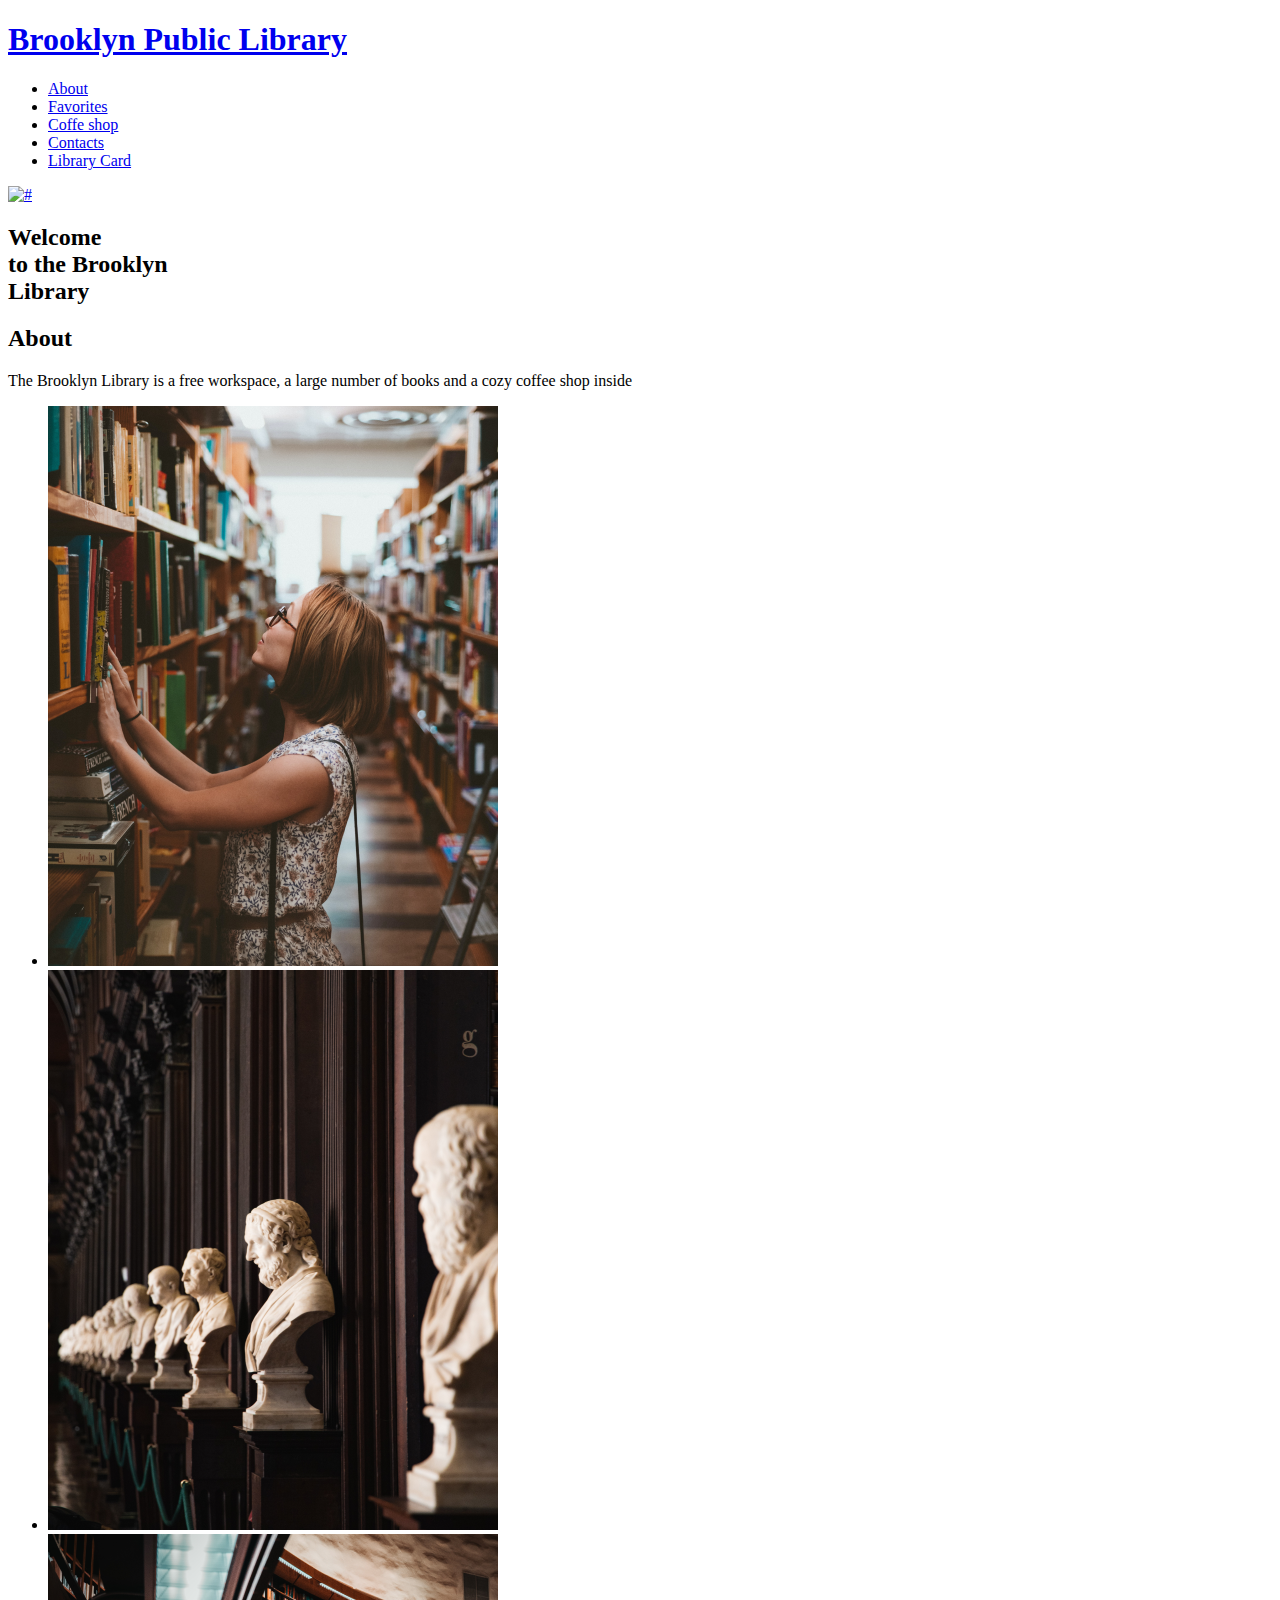
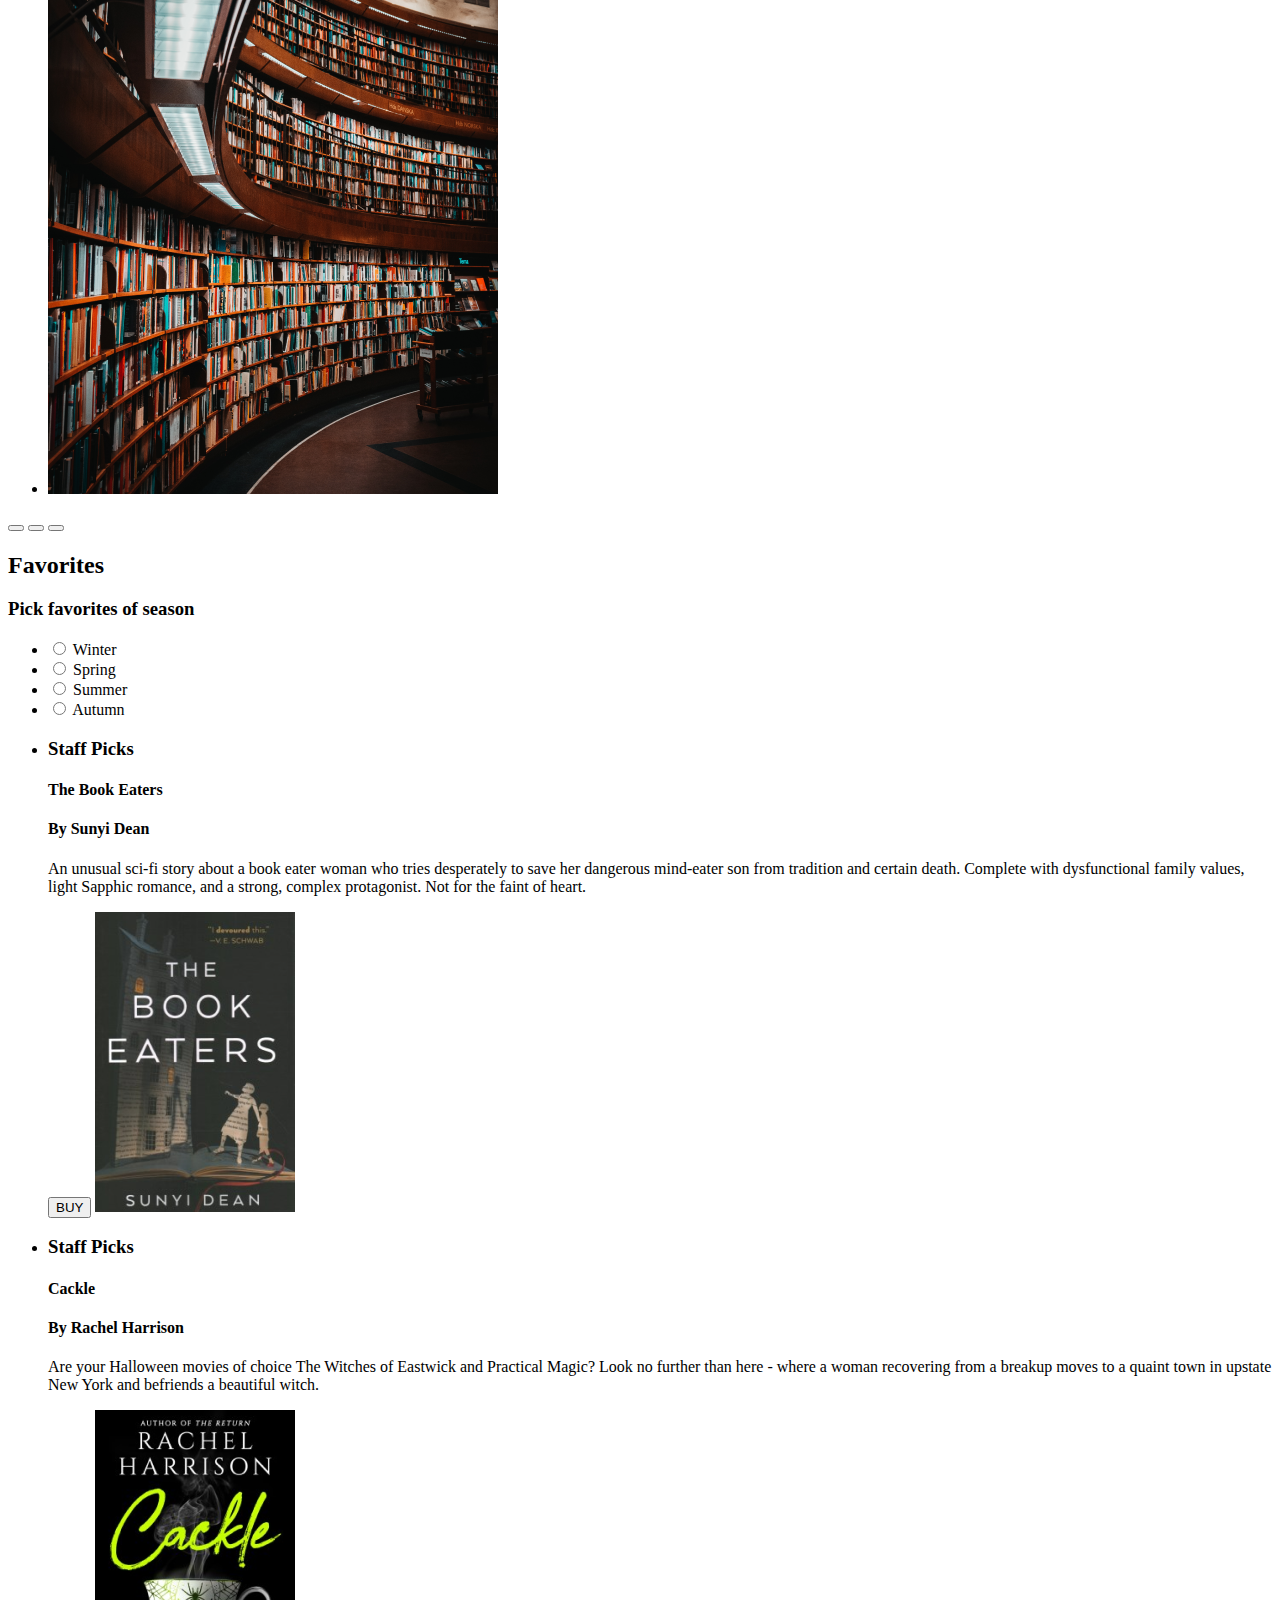
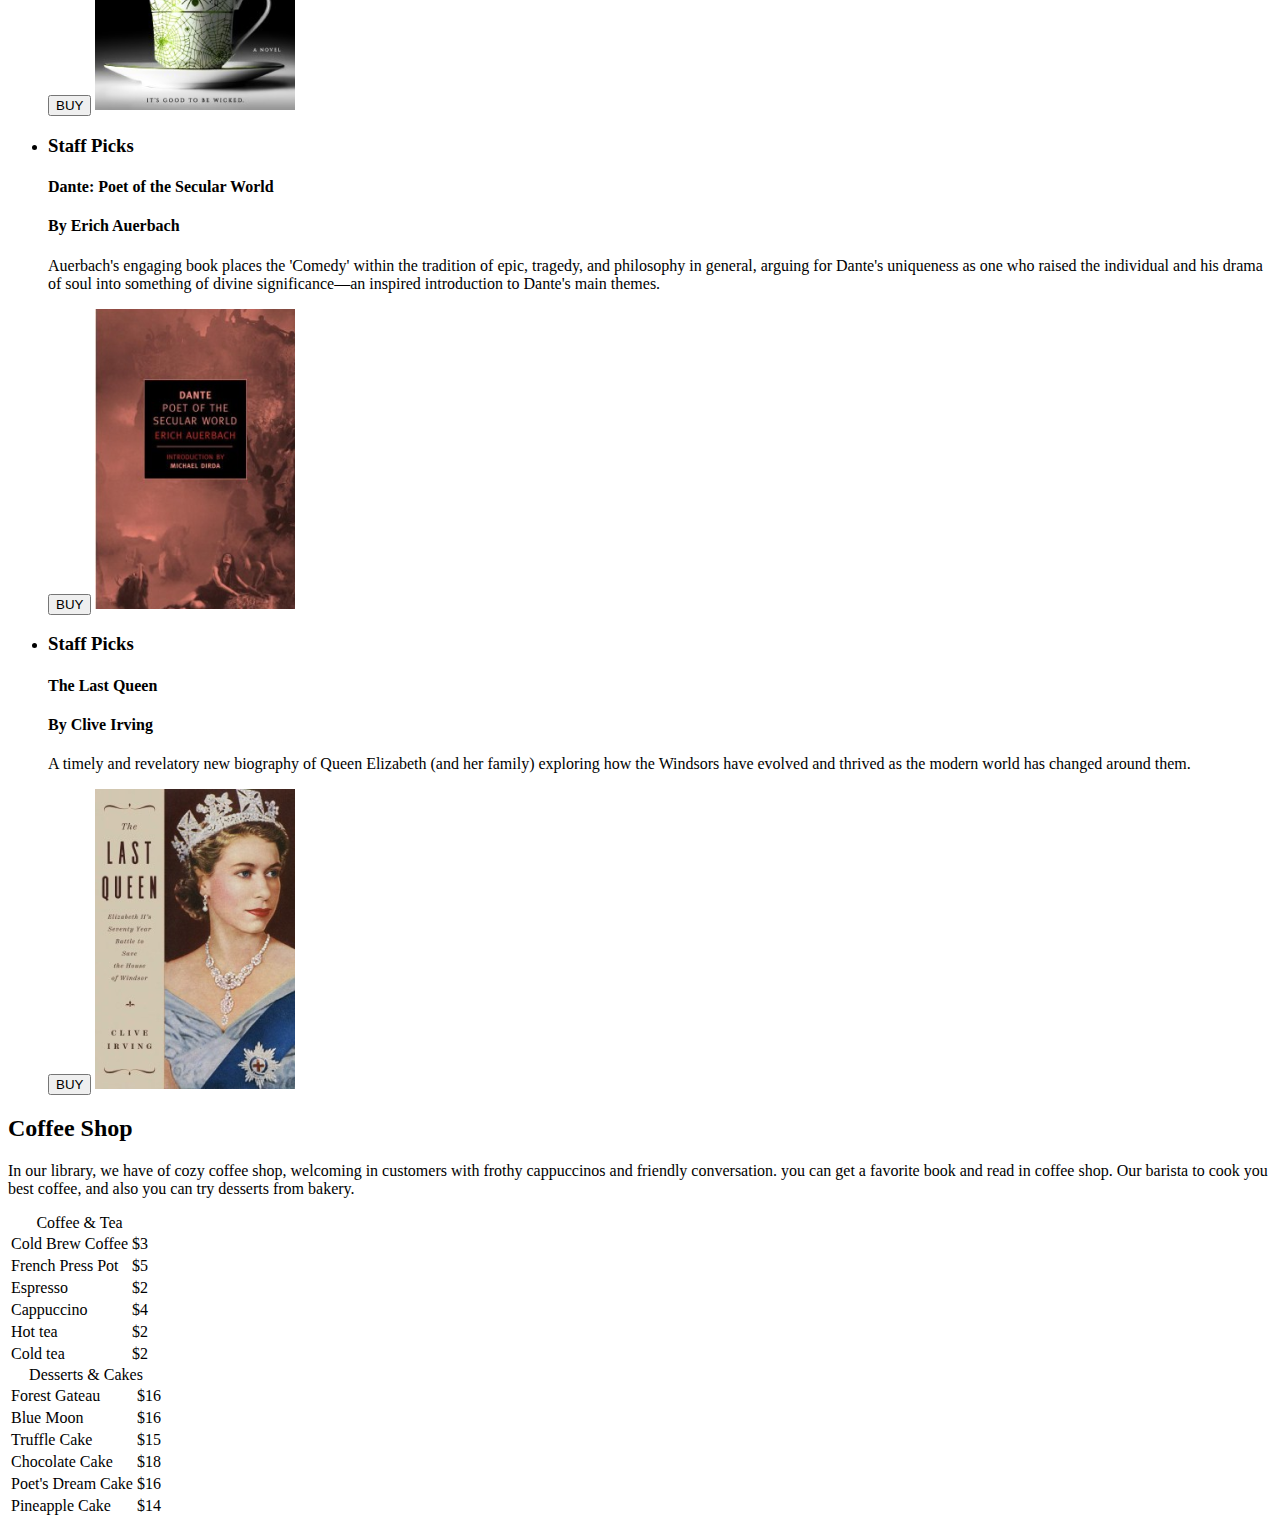
==== index.html @ 7c29a130 "modify: coffee menu" ====
<!DOCTYPE html>
<html lang="en">
  <head>
    <meta charset="UTF-8" />
    <meta name="viewport" content="width=device-width, initial-scale=1.0" />
    <title>Library</title>
    <link rel="stylesheet" href="./css/normalize.css" />
    <link rel="stylesheet" href="./css/style.css" />
  </head>
  <body>
    <header class="header">
      <div class="header__container">
        <div class="test">
          <div class="header__logo">
            <a href="#">
              <h1 class="header__title">Brooklyn Public Library</h1>
            </a>
          </div>
          <nav class="header__nav">
            <ul class="nav__list">
              <li><a href="#">About</a></li>
              <li><a href="#">Favorites</a></li>
              <li><a href="#">Coffe shop</a></li>
              <li><a href="#">Contacts</a></li>
              <li><a href="#">Library Card</a></li>
            </ul>
          </nav>
          <div class="header__profile">
            <a href="#"
              ><img src="/Library-BPL/assets/icons/icon_profile.svg" alt="#"
            /></a>
          </div>
        </div>
      </div>
    </header>

    <main class="main">
      <section class="welcome">
        <div class="welcome__container">
          <div class="welcome__overlay">
            <div class="welcome__title-wrapper">
              <h2 class="welcome__title">
                Welcome<br />to the Brooklyn <br />
                Library
              </h2>
            </div>
          </div>
          <div class="welcome__banner"></div>
        </div>
      </section>

      <section class="about">
        <div class="about__container container">
          <h2 class="about__title section__title">About</h2>
          <p class="about__text">
            The Brooklyn Library is a free workspace, a large number of books
            and a cozy coffee shop inside
          </p>
          <div class="about__slider">
            <ul class="about__slider-list">
              <li class="about__slider-item">
                <img src=./assets/image/image1.png alt="" />
              </li>
              <li class="about__slider-item">
                <img src="./assets/image/image2.png" alt="" />
              </li>
              <li class="about__slider-item">
                <img src="./assets/image/image3.png" alt="" />
              </li>
            </ul>
            <div class="about__slider-controls">
              <button class="about__slider-btn current"></button>
              <button class="about__slider-btn"></button>
              <button class="about__slider-btn"></button>
            </div>
          </div>
        </div>
      </section>

      <section class="favorites">
        <div class="favorites__container container">
          <h2 class="favorites__title section__title">Favorites</h2>
          <div class="container__items">
            <h3 class="favorites__text">Pick favorites of season</h3>
            <div class="favorites__tabs">
              <ul class="tabs__header">
                <li class="tabs__item">
                  <input type="radio" id="winter">
                  <label class="tabs__label" for="winter">Winter</label>
                </li>
                <li class="tabs__item">
                  <input type="radio" id="spring">
                  <label class="tabs__label" for="spring">Spring</label>
                </li>
                <li class="tabs__item">
                  <input type="radio" id="summer">
                  <label class="tabs__label" for="summer">Summer</label>
                </li>
                <li class="tabs__item">
                  <input type="radio" id="autumn">
                  <label class="tabs__label" for="autumn">Autumn</label>
                </li>
              </ul>
            </div>

            <div class="favorites__books">
              <div class="tabs__content">
                <ul class="books">
                  <li class="list__books">
                    <h3 class="books__title">Staff Picks</h3>
                  </li>
                  <h4 class="book__title">The Book Eaters</h4>
                  <h4 class="book__author">By Sunyi Dean</h4>
                  <p class="book__text">
                    An unusual sci-fi story about a book eater woman who tries
                    desperately to save her dangerous mind-eater son from
                    tradition and certain death. Complete with dysfunctional
                    family values, light Sapphic romance, and a strong, complex
                    protagonist. Not for the faint of heart.
                  </p>
                  <button class="books__buy">BUY</button>
                  <img
                    class="book__img"
                    src="./assets/image/book.png"
                    alt="#"
                  />
                </ul>
              </div>
              <div class="tabs__content">
                <ul class="books">
                  <li class="list__books">
                    <h3 class="books__title">Staff Picks</h3>
                  </li>
                  <p class="books__line"></p>
                  <h4 class="book__title">Cackle</h4>
                  <h4 class="book__author">By Rachel Harrison</h4>
                  <p class="book__text">
                    Are your Halloween movies of choice The Witches of Eastwick
                    and Practical Magic? Look no further than here - where a
                    woman recovering from a breakup moves to a quaint town in
                    upstate New York and befriends a beautiful witch.
                  </p>
                  <button class="books__buy">BUY</button>
                  <img
                    class="book__img"
                    src="./assets/image/book1.png"
                    alt="#"
                  />
                </ul>
              </div>
              <div class="tabs__content">
                <ul class="books">
                  <li class="list__books">
                    <h3 class="books__title">Staff Picks</h3>
                  </li>
                  <p class="books__line"></p>
                  <h4 class="book__title">Dante: Poet of the Secular World</h4>
                  <h4 class="book__author">By Erich Auerbach</h4>
                  <p class="book__text">
                    Auerbach's engaging book places the 'Comedy' within the
                    tradition of epic, tragedy, and philosophy in general,
                    arguing for Dante's uniqueness as one who raised the
                    individual and his drama of soul into something of divine
                    significance—an inspired introduction to Dante's main
                    themes.
                  </p>
                  <button class="books__buy">BUY</button>
                  <img
                    class="book__img"
                    src="./assets/image/book2.png"
                    alt="#"
                  />
                </ul>
              </div>
              <div class="tabs__content">
                <ul class="books">
                  <li class="list__books">
                    <h3 class="books__title">Staff Picks</h3>
                  </li>
                  <p class="books__line"></p>
                  <h4 class="book__title">The Last Queen</h4>
                  <h4 class="book__author">By Clive Irving</h4>
                  <p class="book__text">
                    A timely and revelatory new biography of Queen Elizabeth
                    (and her family) exploring how the Windsors have evolved and
                    thrived as the modern world has changed around them.
                  </p>
                  <button class="books__buy">BUY</button>
                  <img
                    class="book__img"
                    src="./assets/image/book3.png"
                    alt="#"
                  />
                </ul>
              </div>
            </div>
          </div>
        </div>
      </section>

      <section class="coffee">
        <div class="coffee__container container">
          <h2 class="coffee__title section__title">Coffee Shop</h2>
          <p class="coffe__line section__line"></p>
          <p class="coffee__text">
            In our library, we have of cozy coffee shop, welcoming in customers
            with frothy cappuccinos and friendly conversation. you can get a
            favorite book and read in coffee shop. Our barista to cook you best
            coffee, and also you can try desserts from bakery.
          </p>

          <div class="coffee__menu">
            <table>
              <caption class="menu__title">Coffee & Tea</caption>
              <thead>
              <tr class="menu__category">
                <td class="menu__item">Cold Brew Coffee</td>
                <td class="menu__line">$3</td>
              </tr>
              <tr class="menu__category">
                <td class="menu__item">French Press Pot</td>
                <td class="menu__line">$5</td>
              </tr>
              <tr class="menu__category">
                <td class="menu__item">Espresso</td>
                <td class="menu__line">$2</td>
              </tr>
              <tr class="menu__category">
                <td class="menu__item">Cappuccino</td>
                <td class="menu__line">$4</td>
              </tr>
              <tr class="menu__category">
                <td class="menu__item">Hot tea</td>
                <td class="menu__line">$2</td>
              </tr>
              <tr class="menu__category">
                <td class="menu__item">Cold tea</td>
                <td class="menu__line">$2</td>
              </tr>
              </thead>
            </table>

            <table>
              <caption class="menu__right">Desserts & Cakes</caption>
              <thead>
              <tr class="menu__category-right">
                <td class="menu__item">Forest Gateau</td>
                <td class="menu__line">$16</td>
              </tr>
              <tr class="menu__category-right">
                <td class="menu__item">Blue Moon</td>
                <td class="menu__line">$16</td>
              </tr>
              <tr class="menu__category-right">
                <td class="menu__item">Truffle Cake</td>
                <td class="menu__line">$15</td>
              </tr>
              <tr class="menu__category-right">
                <td class="menu__item">Chocolate Cake</td>
                <td class="menu__line">$18</td>
              </tr>
              <tr class="menu__category-right">
                <td class="menu__item">Poet's Dream Cake</td>
                <td class="menu__line">$16</td>
              </tr>
              <tr class="menu__category-right">
                <td class="menu__item">Pineapple Cake</td>
                <td class="menu__line">$14</td>
              </tr>
              </thead>
            </table>
          </div>
        </div>
      </section>
    </main>

    <footer class="footer"></footer>

    <script src="#"></script>
  </body>
</html>
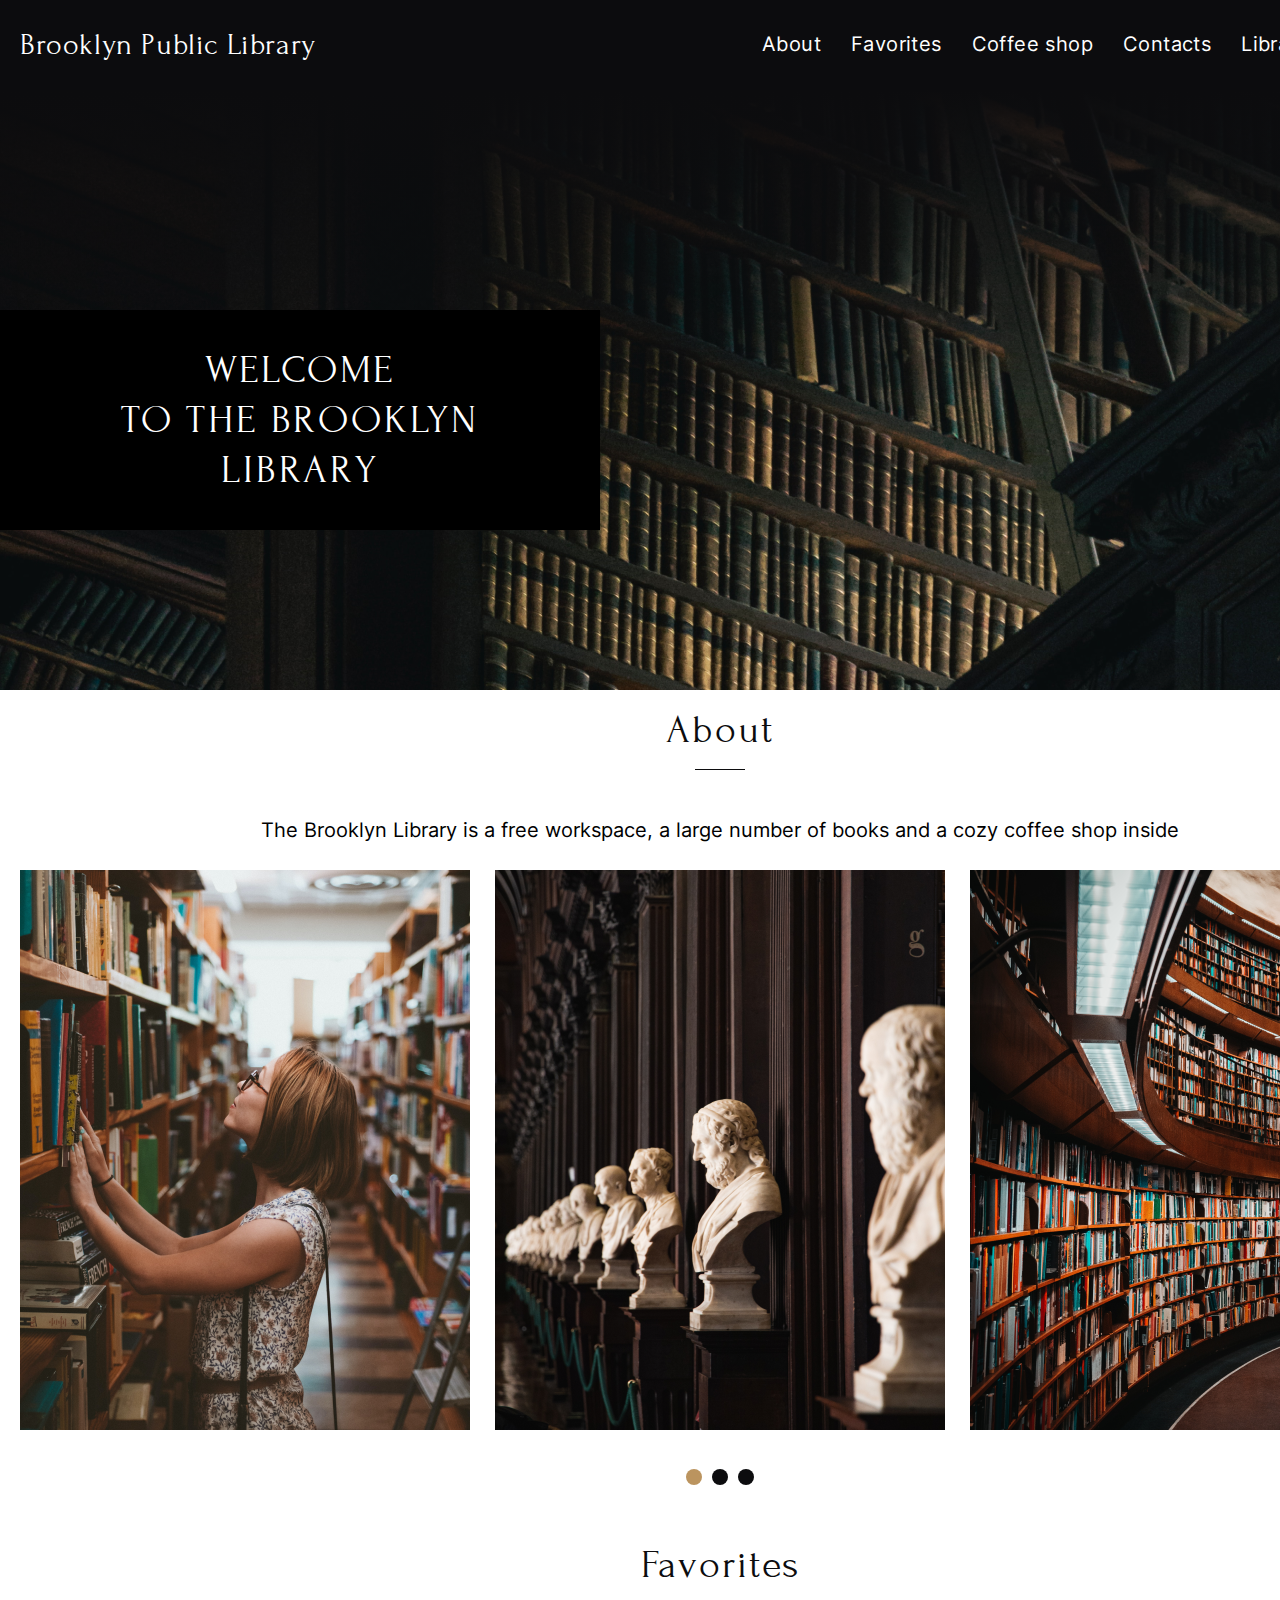
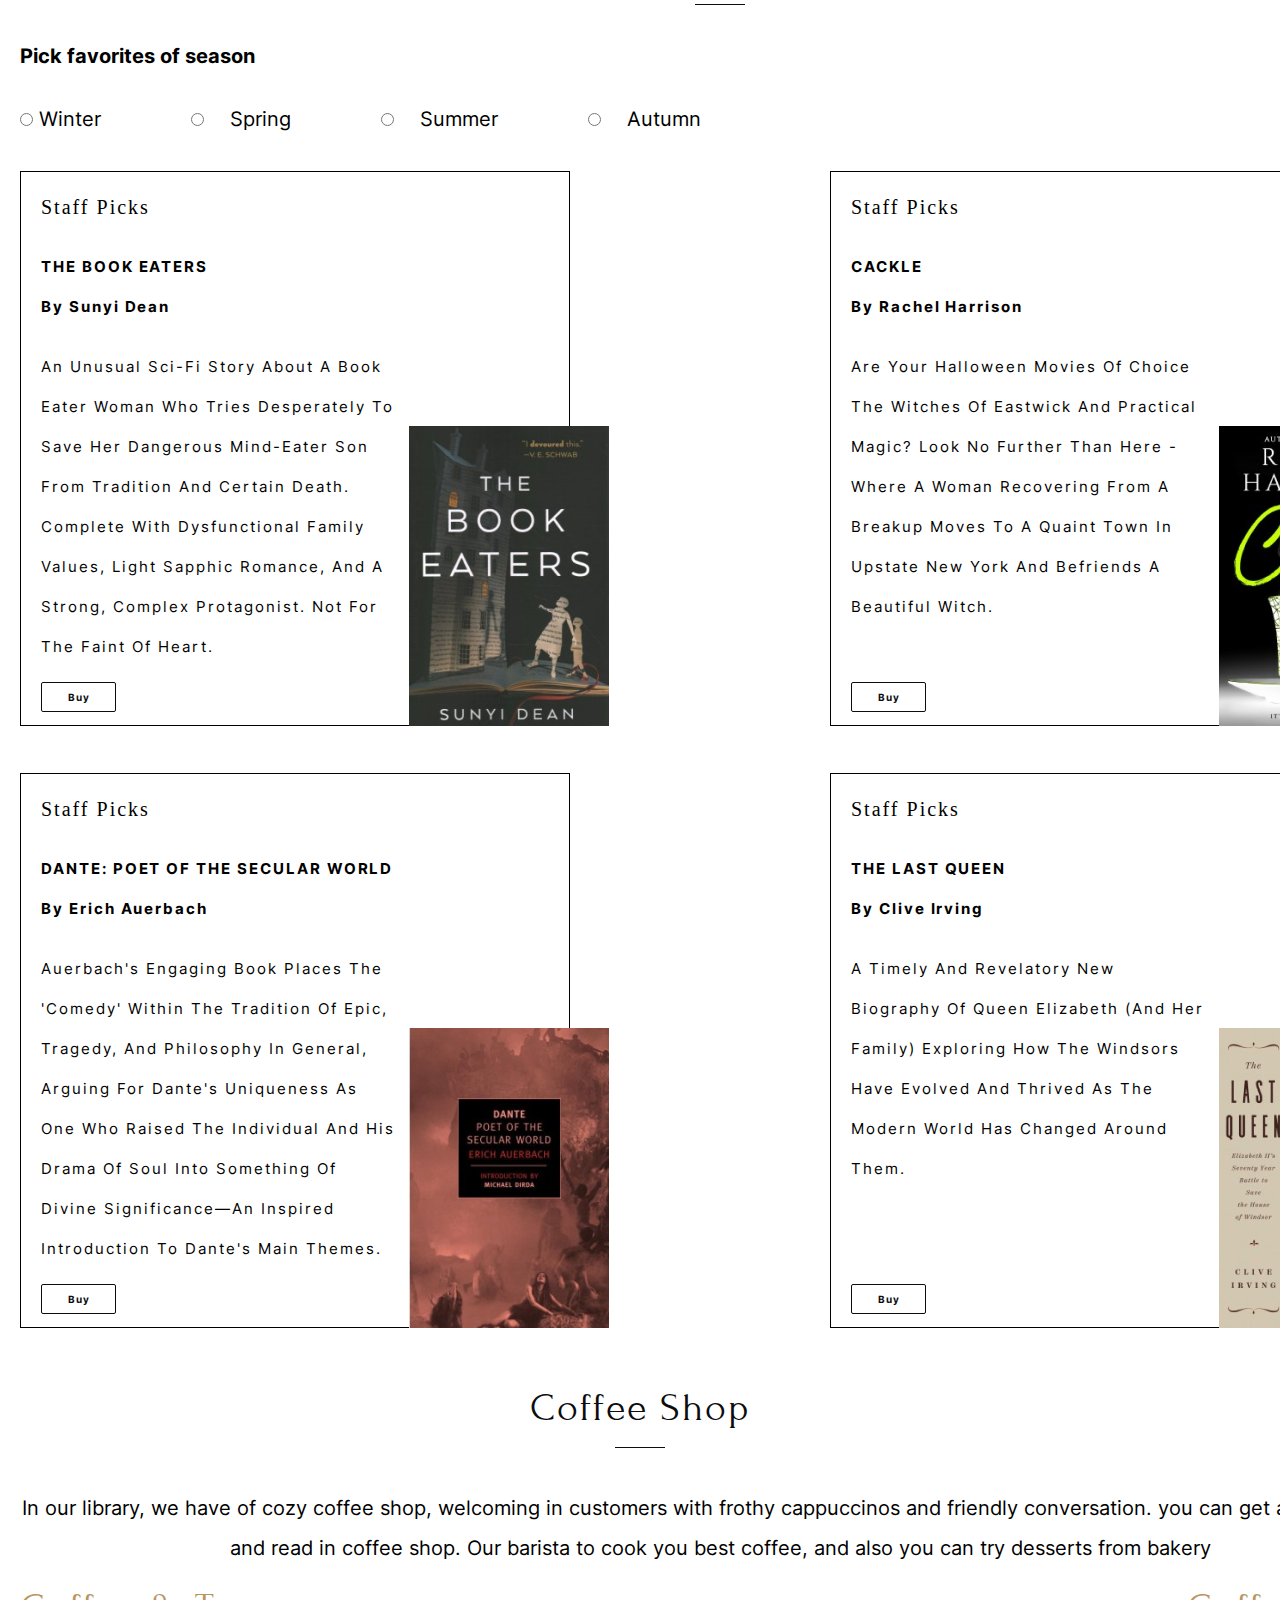
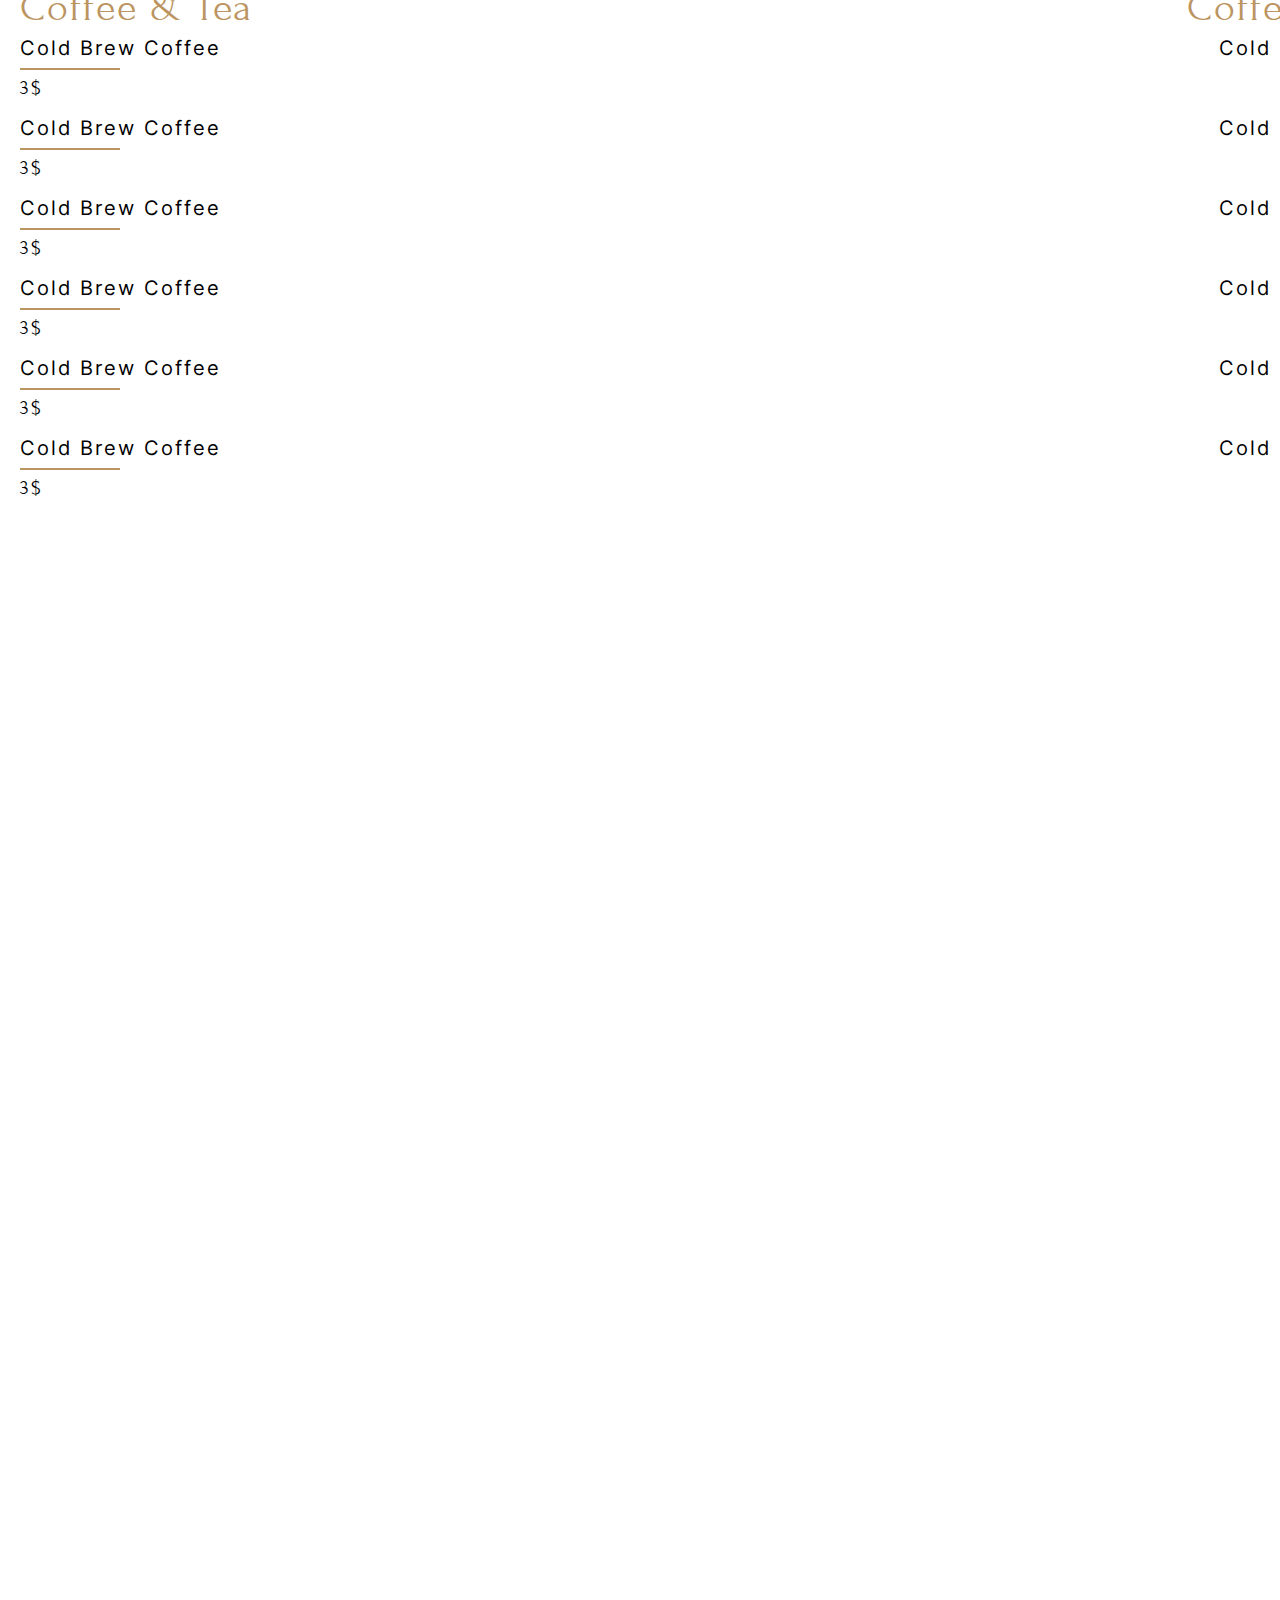
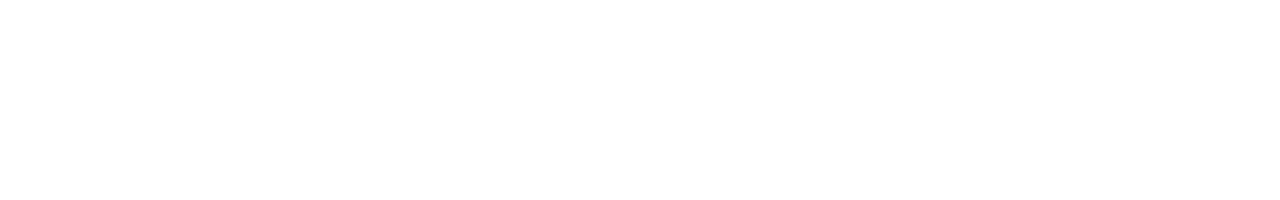
==== commit 13cc00e8: "mod: index html BEM" ====
--- a/index.html
+++ b/index.html
@@ -1,281 +1,251 @@
 <!DOCTYPE html>
 <html lang="en">
-  <head>
-    <meta charset="UTF-8" />
-    <meta name="viewport" content="width=device-width, initial-scale=1.0" />
+<head>
+    <meta charset="UTF-8"/>
+    <meta name="viewport" content="width=device-width, initial-scale=1.0"/>
     <title>Library</title>
-    <link rel="stylesheet" href="./css/normalize.css" />
-    <link rel="stylesheet" href="./css/style.css" />
-  </head>
-  <body>
-    <header class="header">
-      <div class="header__container">
-        <div class="test">
-          <div class="header__logo">
-            <a href="#">
-              <h1 class="header__title">Brooklyn Public Library</h1>
-            </a>
-          </div>
-          <nav class="header__nav">
-            <ul class="nav__list">
-              <li><a href="#">About</a></li>
-              <li><a href="#">Favorites</a></li>
-              <li><a href="#">Coffe shop</a></li>
-              <li><a href="#">Contacts</a></li>
-              <li><a href="#">Library Card</a></li>
-            </ul>
-          </nav>
-          <div class="header__profile">
-            <a href="#"
-              ><img src="/Library-BPL/assets/icons/icon_profile.svg" alt="#"
-            /></a>
-          </div>
-        </div>
-      </div>
-    </header>
-
-    <main class="main">
-      <section class="welcome">
+    <link rel="stylesheet" href="./css/normalize.css"/>
+    <link rel="stylesheet" href="./css/style.css"/>
+</head>
+<body>
+
+<header class="header">
+    <div class="header__container">
+        <div class="header__background">
+            <div class="header__logo">
+                <a href="#">
+                    <h1 class="header__title">Brooklyn Public Library</h1>
+                </a>
+            </div>
+            <nav class="header__nav">
+                <ul class="nav__list">
+                    <li><a href="#">About</a></li>
+                    <li><a href="#">Favorites</a></li>
+                    <li><a href="#">Coffee shop</a></li>
+                    <li><a href="#">Contacts</a></li>
+                    <li><a href="#">Library Card</a></li>
+                </ul>
+            </nav>
+            <div class="header__profile">
+                <a href="#"
+                ><img src="/Library-BPL/assets/icons/icon_profile.svg" alt="#"
+                /></a>
+            </div>
+        </div>
+    </div>
+</header>
+
+<main class="main">
+    <section class="welcome">
         <div class="welcome__container">
-          <div class="welcome__overlay">
-            <div class="welcome__title-wrapper">
-              <h2 class="welcome__title">
-                Welcome<br />to the Brooklyn <br />
-                Library
-              </h2>
-            </div>
-          </div>
-          <div class="welcome__banner"></div>
-        </div>
-      </section>
-
-      <section class="about">
+            <div class="welcome__overlay">
+                <div class="welcome__title-wrapper">
+                    <h2 class="welcome__title">
+                        Welcome<br/>to the Brooklyn <br/>
+                        Library
+                    </h2>
+                </div>
+            </div>
+            <div class="welcome__background"></div>
+        </div>
+    </section>
+
+    <section class="about">
         <div class="about__container container">
-          <h2 class="about__title section__title">About</h2>
-          <p class="about__text">
-            The Brooklyn Library is a free workspace, a large number of books
-            and a cozy coffee shop inside
-          </p>
-          <div class="about__slider">
-            <ul class="about__slider-list">
-              <li class="about__slider-item">
-                <img src=./assets/image/image1.png alt="" />
-              </li>
-              <li class="about__slider-item">
-                <img src="./assets/image/image2.png" alt="" />
-              </li>
-              <li class="about__slider-item">
-                <img src="./assets/image/image3.png" alt="" />
-              </li>
-            </ul>
-            <div class="about__slider-controls">
-              <button class="about__slider-btn current"></button>
-              <button class="about__slider-btn"></button>
-              <button class="about__slider-btn"></button>
-            </div>
-          </div>
-        </div>
-      </section>
-
-      <section class="favorites">
+            <h2 class="about__title about__title--sections">About</h2>
+            <p class="about__text about__text--sections">
+                The Brooklyn Library is a free workspace, a large number of books
+                and a cozy coffee shop inside
+            </p>
+            <div class="about__slider">
+                <ul class="about__slider-list">
+                    <li class="about__slider-item">
+                        <img src=./assets/image/image1.png alt=""/>
+                    </li>
+                    <li class="about__slider-item">
+                        <img src="./assets/image/image2.png" alt=""/>
+                    </li>
+                    <li class="about__slider-item">
+                        <img src="./assets/image/image3.png" alt=""/>
+                    </li>
+                </ul>
+                <div class="about__slider--controls">
+                    <button class="about__slider--btn about__slider--current"></button>
+                    <button class="about__slider--btn"></button>
+                    <button class="about__slider--btn"></button>
+                </div>
+            </div>
+        </div>
+    </section>
+
+    <section class="favorites">
         <div class="favorites__container container">
-          <h2 class="favorites__title section__title">Favorites</h2>
-          <div class="container__items">
-            <h3 class="favorites__text">Pick favorites of season</h3>
-            <div class="favorites__tabs">
-              <ul class="tabs__header">
-                <li class="tabs__item">
-                  <input type="radio" id="winter">
-                  <label class="tabs__label" for="winter">Winter</label>
-                </li>
-                <li class="tabs__item">
-                  <input type="radio" id="spring">
-                  <label class="tabs__label" for="spring">Spring</label>
-                </li>
-                <li class="tabs__item">
-                  <input type="radio" id="summer">
-                  <label class="tabs__label" for="summer">Summer</label>
-                </li>
-                <li class="tabs__item">
-                  <input type="radio" id="autumn">
-                  <label class="tabs__label" for="autumn">Autumn</label>
-                </li>
-              </ul>
-            </div>
-
-            <div class="favorites__books">
-              <div class="tabs__content">
-                <ul class="books">
-                  <li class="list__books">
-                    <h3 class="books__title">Staff Picks</h3>
-                  </li>
-                  <h4 class="book__title">The Book Eaters</h4>
-                  <h4 class="book__author">By Sunyi Dean</h4>
-                  <p class="book__text">
-                    An unusual sci-fi story about a book eater woman who tries
-                    desperately to save her dangerous mind-eater son from
-                    tradition and certain death. Complete with dysfunctional
-                    family values, light Sapphic romance, and a strong, complex
-                    protagonist. Not for the faint of heart.
-                  </p>
-                  <button class="books__buy">BUY</button>
-                  <img
-                    class="book__img"
-                    src="./assets/image/book.png"
-                    alt="#"
-                  />
-                </ul>
-              </div>
-              <div class="tabs__content">
-                <ul class="books">
-                  <li class="list__books">
-                    <h3 class="books__title">Staff Picks</h3>
-                  </li>
-                  <p class="books__line"></p>
-                  <h4 class="book__title">Cackle</h4>
-                  <h4 class="book__author">By Rachel Harrison</h4>
-                  <p class="book__text">
-                    Are your Halloween movies of choice The Witches of Eastwick
-                    and Practical Magic? Look no further than here - where a
-                    woman recovering from a breakup moves to a quaint town in
-                    upstate New York and befriends a beautiful witch.
-                  </p>
-                  <button class="books__buy">BUY</button>
-                  <img
-                    class="book__img"
-                    src="./assets/image/book1.png"
-                    alt="#"
-                  />
-                </ul>
-              </div>
-              <div class="tabs__content">
-                <ul class="books">
-                  <li class="list__books">
-                    <h3 class="books__title">Staff Picks</h3>
-                  </li>
-                  <p class="books__line"></p>
-                  <h4 class="book__title">Dante: Poet of the Secular World</h4>
-                  <h4 class="book__author">By Erich Auerbach</h4>
-                  <p class="book__text">
-                    Auerbach's engaging book places the 'Comedy' within the
-                    tradition of epic, tragedy, and philosophy in general,
-                    arguing for Dante's uniqueness as one who raised the
-                    individual and his drama of soul into something of divine
-                    significance—an inspired introduction to Dante's main
-                    themes.
-                  </p>
-                  <button class="books__buy">BUY</button>
-                  <img
-                    class="book__img"
-                    src="./assets/image/book2.png"
-                    alt="#"
-                  />
-                </ul>
-              </div>
-              <div class="tabs__content">
-                <ul class="books">
-                  <li class="list__books">
-                    <h3 class="books__title">Staff Picks</h3>
-                  </li>
-                  <p class="books__line"></p>
-                  <h4 class="book__title">The Last Queen</h4>
-                  <h4 class="book__author">By Clive Irving</h4>
-                  <p class="book__text">
-                    A timely and revelatory new biography of Queen Elizabeth
-                    (and her family) exploring how the Windsors have evolved and
-                    thrived as the modern world has changed around them.
-                  </p>
-                  <button class="books__buy">BUY</button>
-                  <img
-                    class="book__img"
-                    src="./assets/image/book3.png"
-                    alt="#"
-                  />
-                </ul>
-              </div>
-            </div>
-          </div>
-        </div>
-      </section>
-
-      <section class="coffee">
+            <h2 class="favorites__title about__title--sections">Favorites</h2>
+            <div class="favorites__books--block">
+                <h3 class="favorites__text">Pick favorites of season</h3>
+                <div class="favorites__checkbox">
+                    <ul class="favorites__list">
+                        <li class="favorites__item">
+                            <input type="radio" id="winter">
+                            <label class="tabs__label" for="winter">Winter</label>
+                        </li>
+                        <li class="favorites__item">
+                            <input type="radio" id="spring">
+                            <label class="favorites__label" for="spring">Spring</label>
+                        </li>
+                        <li class="favorites__item">
+                            <input type="radio" id="summer">
+                            <label class="favorites__label" for="summer">Summer</label>
+                        </li>
+                        <li class="favorites__item">
+                            <input type="radio" id="autumn">
+                            <label class="favorites__label" for="autumn">Autumn</label>
+                        </li>
+                    </ul>
+                </div>
+
+                <div class="favorites__books">
+                    <div class="books">
+                        <h3 class="books__title">Staff Picks</h3>
+                        <h4 class="books__subtitle">The Book Eaters</h4>
+                        <h4 class="books__author">By Sunyi Dean</h4>
+                        <p class="books__description">
+                            An unusual sci-fi story about a book eater woman who tries
+                            desperately to save her dangerous mind-eater son from
+                            tradition and certain death. Complete with dysfunctional
+                            family values, light Sapphic romance, and a strong, complex
+                            protagonist. Not for the faint of heart.
+                        </p>
+                        <button class="books__buy">Buy</button>
+                        <img
+                                class="books__img"
+                                src="./assets/image/book.png"
+                                alt="#"
+                        />
+                    </div>
+                    <div class="books">
+                        <h3 class="books__title">Staff Picks</h3>
+                        <h4 class="books__subtitle">Cackle</h4>
+                        <h4 class="books__author">By Rachel Harrison</h4>
+                        <p class="books__description">
+                            Are your Halloween movies of choice The Witches of Eastwick and Practical Magic? Look no
+                            further than here - where a woman recovering from a breakup moves to a quaint town in
+                            upstate New York and befriends a beautiful witch.
+                        </p>
+                        <button class="books__buy">Buy</button>
+                        <img
+                                class="books__img"
+                                src="./assets/image/book1.png"
+                                alt="#"
+                        />
+                    </div>
+                    <div class="books">
+                        <h3 class="books__title">Staff Picks</h3>
+                        <h4 class="books__subtitle">Dante: Poet of the Secular World</h4>
+                        <h4 class="books__author">By Erich Auerbach</h4>
+                        <p class="books__description">
+                            Auerbach's engaging book places the 'Comedy' within the tradition of epic, tragedy, and
+                            philosophy in general, arguing for Dante's uniqueness as one who raised the individual and
+                            his drama of soul into something of divine significance—an inspired introduction to Dante's
+                            main themes.
+                        </p>
+                        <button class="books__buy">Buy</button>
+                        <img
+                                class="books__img"
+                                src="./assets/image/book2.png"
+                                alt="#"
+                        />
+                    </div>
+                    <div class="books">
+                        <h3 class="books__title">Staff Picks</h3>
+                        <h4 class="books__subtitle">The Last Queen</h4>
+                        <h4 class="books__author">By Clive Irving</h4>
+                        <p class="books__description">
+                            A timely and revelatory new biography of Queen Elizabeth (and her family) exploring how the
+                            Windsors have evolved and thrived as the modern world has changed around them.
+                        </p>
+                        <button class="books__buy">Buy</button>
+                        <img
+                                class="books__img"
+                                src="./assets/image/book3.png"
+                                alt="#"
+                        />
+                    </div>
+                </div>
+            </div>
+        </div>
+    </section>
+
+    <section class="coffee">
+        <h2 class="coffee__title about__title--sections">Coffee Shop</h2>
         <div class="coffee__container container">
-          <h2 class="coffee__title section__title">Coffee Shop</h2>
-          <p class="coffe__line section__line"></p>
-          <p class="coffee__text">
-            In our library, we have of cozy coffee shop, welcoming in customers
-            with frothy cappuccinos and friendly conversation. you can get a
-            favorite book and read in coffee shop. Our barista to cook you best
-            coffee, and also you can try desserts from bakery.
-          </p>
-
-          <div class="coffee__menu">
-            <table>
-              <caption class="menu__title">Coffee & Tea</caption>
-              <thead>
-              <tr class="menu__category">
-                <td class="menu__item">Cold Brew Coffee</td>
-                <td class="menu__line">$3</td>
-              </tr>
-              <tr class="menu__category">
-                <td class="menu__item">French Press Pot</td>
-                <td class="menu__line">$5</td>
-              </tr>
-              <tr class="menu__category">
-                <td class="menu__item">Espresso</td>
-                <td class="menu__line">$2</td>
-              </tr>
-              <tr class="menu__category">
-                <td class="menu__item">Cappuccino</td>
-                <td class="menu__line">$4</td>
-              </tr>
-              <tr class="menu__category">
-                <td class="menu__item">Hot tea</td>
-                <td class="menu__line">$2</td>
-              </tr>
-              <tr class="menu__category">
-                <td class="menu__item">Cold tea</td>
-                <td class="menu__line">$2</td>
-              </tr>
-              </thead>
-            </table>
-
-            <table>
-              <caption class="menu__right">Desserts & Cakes</caption>
-              <thead>
-              <tr class="menu__category-right">
-                <td class="menu__item">Forest Gateau</td>
-                <td class="menu__line">$16</td>
-              </tr>
-              <tr class="menu__category-right">
-                <td class="menu__item">Blue Moon</td>
-                <td class="menu__line">$16</td>
-              </tr>
-              <tr class="menu__category-right">
-                <td class="menu__item">Truffle Cake</td>
-                <td class="menu__line">$15</td>
-              </tr>
-              <tr class="menu__category-right">
-                <td class="menu__item">Chocolate Cake</td>
-                <td class="menu__line">$18</td>
-              </tr>
-              <tr class="menu__category-right">
-                <td class="menu__item">Poet's Dream Cake</td>
-                <td class="menu__line">$16</td>
-              </tr>
-              <tr class="menu__category-right">
-                <td class="menu__item">Pineapple Cake</td>
-                <td class="menu__line">$14</td>
-              </tr>
-              </thead>
-            </table>
-          </div>
-        </div>
-      </section>
-    </main>
-
-    <footer class="footer"></footer>
-
-    <script src="#"></script>
-  </body>
+            <p class="coffee__subtitle about__text--sections">In our library, we have of cozy coffee shop, welcoming in
+                customers
+                with frothy cappuccinos and friendly conversation. you can get a
+                favorite book and read in coffee shop. Our barista to cook you best
+                coffee, and also you can try desserts from bakery</p>
+            <div class="coffee__menu">
+                <div class="menu__map menu__left">
+                    <h4 class="menu__subtitle">Coffee & Tea</h4>
+                    <div class="menu__list">
+                        <p class="menu__item">Cold Brew Coffee</p>
+                        <p class="menu__price">3$</p>
+                    </div>
+                    <div class="menu__list">
+                        <p class="menu__item">Cold Brew Coffee</p>
+                        <p class="menu__price">3$</p>
+                    </div>
+                    <div class="menu__list">
+                        <p class="menu__item">Cold Brew Coffee</p>
+                        <p class="menu__price">3$</p>
+                    </div>
+                    <div class="menu__list">
+                        <p class="menu__item">Cold Brew Coffee</p>
+                        <p class="menu__price">3$</p>
+                    </div>
+                    <div class="menu__list">
+                        <p class="menu__item">Cold Brew Coffee</p>
+                        <p class="menu__price">3$</p>
+                    </div>
+                    <div class="menu__list">
+                        <p class="menu__item">Cold Brew Coffee</p>
+                        <p class="menu__price">3$</p>
+                    </div>
+                </div>
+                <div class="menu__map menu__right">
+                    <h4 class="menu__subtitle">Coffee & Tea</h4>
+                    <div class="menu__list">
+                        <p class="menu__item">Cold Brew Coffee</p>
+                        <p class="menu__price">3$</p>
+                    </div>
+                    <div class="menu__list">
+                        <p class="menu__item">Cold Brew Coffee</p>
+                        <p class="menu__price">3$</p>
+                    </div>
+                    <div class="menu__list">
+                        <p class="menu__item">Cold Brew Coffee</p>
+                        <p class="menu__price">3$</p>
+                    </div>
+                    <div class="menu__list">
+                        <p class="menu__item">Cold Brew Coffee</p>
+                        <p class="menu__price">3$</p>
+                    </div>
+                    <div class="menu__list">
+                        <p class="menu__item">Cold Brew Coffee</p>
+                        <p class="menu__price">3$</p>
+                    </div>
+                    <div class="menu__list">
+                        <p class="menu__item">Cold Brew Coffee</p>
+                        <p class="menu__price">3$</p>
+                    </div>
+                </div>
+            </div>
+        </div>
+    </section>
+</main>
+
+<footer class="footer"></footer>
+
+<script src="#"></script>
+</body>
 </html>
--- a/css/style.css
+++ b/css/style.css
@@ -0,0 +1,422 @@
+@font-face {
+    font-family: "Inter";
+    font-weight: 400;
+    font-style: normal;
+    font-display: swap;
+    src: local("Inter Regular"), local("Inter-Regular");
+    src: url("../assets/fonts/InterRegular.woff2") format("woff2"),
+    url("../assets/fonts/InterRegular.woff") format("woff");
+}
+
+@font-face {
+    font-family: "Inter";
+    font-weight: 700;
+    font-style: normal;
+    font-display: swap;
+    src: local("Inter Bold"), local("Inter-Bold");
+    src: url("../assets/fonts/InterBold.woff2") format("woff2"),
+    url("../assets/fonts/InterBold.woff") format("woff");
+}
+
+@font-face {
+    font-family: "Forum";
+    font-weight: 400;
+    font-style: normal;
+    font-display: swap;
+    src: local("Forum Regular"), local("Forum-Regular");
+    src: url("../assets/fonts/ForumRegular.woff2") format("woff2"),
+    url("../assets/fonts/ForumRegular.woff") format("woff");
+}
+
+:root {
+
+}
+
+body {
+    height: 5000px;
+}
+
+input,
+textarea,
+select,
+button {
+    font: inherit;
+}
+
+*,
+*:before,
+*:after {
+    box-sizing: border-box;
+}
+
+h1,
+h2,
+h3,
+h4,
+p,
+figure {
+    margin: 0;
+}
+
+a {
+    text-decoration: none;
+    color: inherit;
+    font: inherit;
+}
+
+ul,
+ol {
+    list-style: none;
+    margin: 0;
+    padding: 0;
+}
+
+img {
+    max-width: 100%;
+    height: auto;
+    object-fit: contain;
+}
+
+button {
+    padding: 0;
+}
+
+.container {
+    width: 1440px;
+    margin: 0 auto;
+    padding: 0 20px;;
+}
+
+/* HEADER START */
+.header {
+    background-color: black;
+}
+
+.header__container {
+    width: 1440px;
+    margin: auto;
+}
+
+.header__background {
+    background-color: rgba(12, 12, 14, 1);
+    display: flex;
+    margin: auto;
+    align-items: center;
+    justify-content: space-between;
+    height: 90px;
+    padding: 0 20px;
+}
+
+.header__title {
+    font-family: 'Forum', 'sans-serif';
+    font-size: 30px;
+    font-weight: 400;
+    line-height: 167%;
+    letter-spacing: 0.02em;
+}
+
+.header__nav {
+    margin-left: auto;
+}
+
+.nav__list {
+    display: flex;
+    gap: 30px;
+    font-family: 'Inter', 'sans-serif';;
+    font-size: 20px;
+    font-weight: 400;
+    line-height: 167%;
+    letter-spacing: 0.02em;
+    padding-right: 35px;
+}
+
+.header a {
+    text-decoration: none;
+    color: white;
+}
+/* HEADER END */
+
+/* MAIN START */
+/* WELCOME START*/
+.welcome {
+    background: black;
+    height: 600px;
+}
+
+.welcome__container {
+    position: relative;
+    width: 1440px;
+    margin: auto;
+}
+
+.welcome__overlay {
+    position: absolute;
+    width: 100%;
+    height: 300px;
+    background: linear-gradient(180deg, #0c0c0e 0%, #0c0c0e 0.01%, rgba(18, 18, 21, 0.1) 100%);
+}
+
+.welcome__title-wrapper {
+    background-color: black;
+    display: inline-block;
+    width: 600px;
+    height: 220px;
+    margin-top: 220px;
+    padding: 35px;
+}
+
+.welcome__title {
+    font-family: 'Forum', 'sans-serif';
+    font-weight: 400;
+    text-align: center;
+    text-transform: uppercase;
+    font-size: 40px;
+    line-height: 125%;
+    letter-spacing: 0.07em;
+    color: #fff;
+}
+.welcome__background {
+    background-image: url("../assets/image/Welcome.png");
+    width: 100%;
+    height: 600px;
+}
+/* WELCOME END */
+
+/* ABOUT START */
+.about {
+    padding: 20px 0 60px 0;
+}
+
+.about__title--sections {
+    font-family: 'Forum', 'sans-serif';
+    font-weight: 400;
+    font-size: 40px;
+    line-height: 100%;
+    letter-spacing: 0.05em;
+    text-transform: capitalize;
+    color: #0c0c0e;
+    text-align: center;
+    padding-bottom: 20px;
+    position: relative;
+}
+
+.about__title--sections:after {
+    content: '';
+    width: 50px;
+    height: 1px;
+    background-color: #0c0c0e;
+    position: absolute;
+    left: 50%;
+    bottom: 0;
+    transform: translateX(-50%);
+}
+
+.about__text--sections {
+    padding: 40px 0 20px 0;
+    font-family: 'Inter', 'sans-serif';
+    font-weight: 400;
+    font-size: 20px;
+    line-height: 200%;
+    text-align: center;
+    color: #000;
+}
+
+.about__slider-list {
+    display: flex;
+    gap: 25px;
+}
+
+.about__slider--controls {
+    display: flex;
+    justify-content: center;
+    gap: 10px;
+    margin-top: 35px;
+}
+
+.about__slider--btn {
+    border-radius: 50px;
+    width: 16px;
+    height: 16px;
+    background: #0c0c0e;
+    border-style: none;
+    cursor: pointer;
+}
+
+.about__slider--current {
+    background: #bb945f;
+}
+/* ABOUT END */
+
+/* FAVORITES START */
+.favorites {
+    padding-bottom: 60px;
+}
+
+.favorites__text {
+    padding-top: 40px;
+    font-family: "Inter", 'sans-serif';
+    font-weight: 700;
+    font-size: 20px;
+    color: #000;
+    margin-bottom: 40px;
+}
+
+.favorites__list {
+    display: flex;
+    gap: 90px;
+    font-family: 'Inter', 'sans-serif';
+    font-weight: 400;
+    font-size: 20px;
+    color: #000;
+}
+
+.favorites__label {
+    font-family: "Inter", "sans-serif";
+    font-weight: 400;
+    font-size: 20px;
+    color: #000;
+    padding: 5px 0 2px 20px;
+}
+
+.favorites__books {
+    display: grid;
+    grid-template-columns: repeat(2, max-content);
+    grid-template-rows: repeat(2, 1fr);
+    gap: 7px;
+    justify-content: space-between;
+}
+
+.books {
+    padding: 15px 0 0 20px;
+    width: 550px;
+    height: 555px;
+    border: 1px solid black;
+    margin-top: 40px;
+    position: relative;
+    margin-right: 40px;
+    display: flex;
+    flex-direction: column;
+}
+
+.books__title {
+    font-weight: 400;
+    font-size: 20px;
+    line-height: 200%;
+    letter-spacing: 0.1em;
+    text-transform: capitalize;
+    color: #000;
+    padding: 0 0 20px;
+    position: relative;
+}
+
+.books__subtitle {
+    font-family: 'Inter', 'sans-serif';
+    font-weight: 700;
+    font-size: 15px;
+    line-height: 267%;
+    letter-spacing: 0.13em;
+    text-transform: uppercase;
+    color: #000;
+}
+
+.books__author {
+    font-family: 'Inter', 'sans-serif';
+    font-weight: 700;
+    font-size: 15px;
+    line-height: 267%;
+    letter-spacing: 0.13em;
+    text-transform: capitalize;
+    color: #000;
+}
+
+.books__description {
+    width: 355px;
+    height: 320px;
+    font-family: 'Inter', 'sans-serif';
+    font-size: 15px;
+    font-weight: 400;
+    line-height: 40px;
+    letter-spacing: 2px;
+    text-transform: capitalize;
+    padding-top: 20px;
+}
+
+.books__buy {
+    font-family: 'Inter', 'sans-serif';
+    font-weight: 700;
+    font-size: 10px;
+    letter-spacing: 0.1em;
+    text-align: center;
+    color: #0c0c0e;
+    border: 1px solid #0c0c0e;
+    border-radius: 2px;
+    width: 75px;
+    height: 30px;
+    background-color: transparent;
+    cursor: pointer;
+    margin-top: 35px;
+}
+
+.books__img {
+    position: absolute;
+    bottom: -1px;
+    right: -40px;
+}
+/*FAVORITES END*/
+
+/*COFFEE START*/
+.coffee__menu {
+    display: grid;
+    grid-template-columns: repeat(1, 1fr 1fr);
+    align-items: stretch;
+    position: relative;
+}
+
+.menu__subtitle {
+    font-family: 'Forum', 'sans-serif';
+    font-weight: 400;
+    font-size: 40px;
+    line-height: 100%;
+    letter-spacing: 0.05em;
+    text-transform: capitalize;
+    color: #bb945f;
+}
+
+.menu__list {
+    display: grid;
+}
+
+.menu__item {
+    font-family: 'Inter', 'sans-serif';
+    font-weight: 400;
+    font-size: 20px;
+    line-height: 200%;
+    letter-spacing: 0.1em;
+    text-transform: capitalize;
+    color: #000;
+}
+
+.menu__price {
+    font-family: 'Forum' , 'sans-serif';
+    font-weight: 400;
+    font-size: 20px;
+    line-height: 200%;
+    letter-spacing: 0.1em;
+    text-transform: capitalize;
+    color: #000;
+}
+
+.menu__price:before {
+    content: '';
+    border: 1px solid #bb945f;
+    width: 100px;
+    height: 1px;
+    position: absolute;
+}
+
+
+.menu__right {
+    text-align: right;
+}
+
+/* COFFEE END */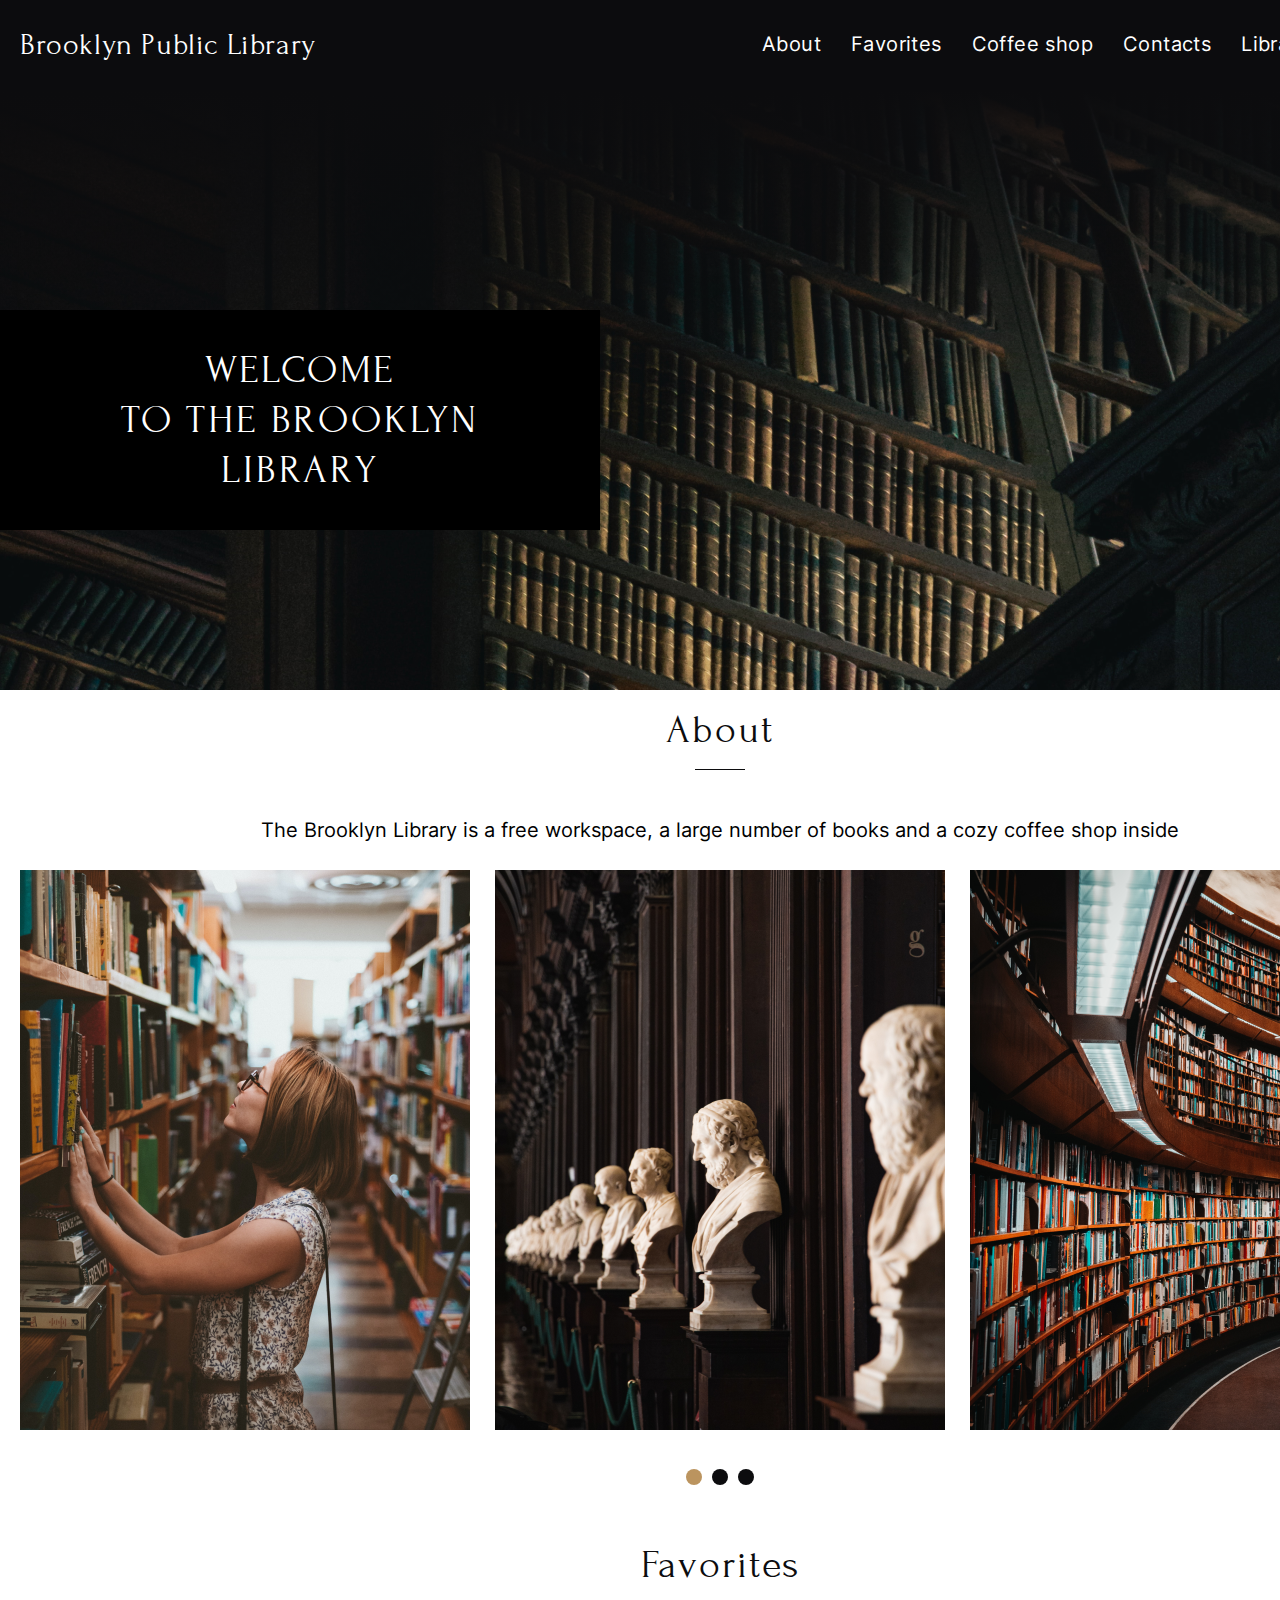
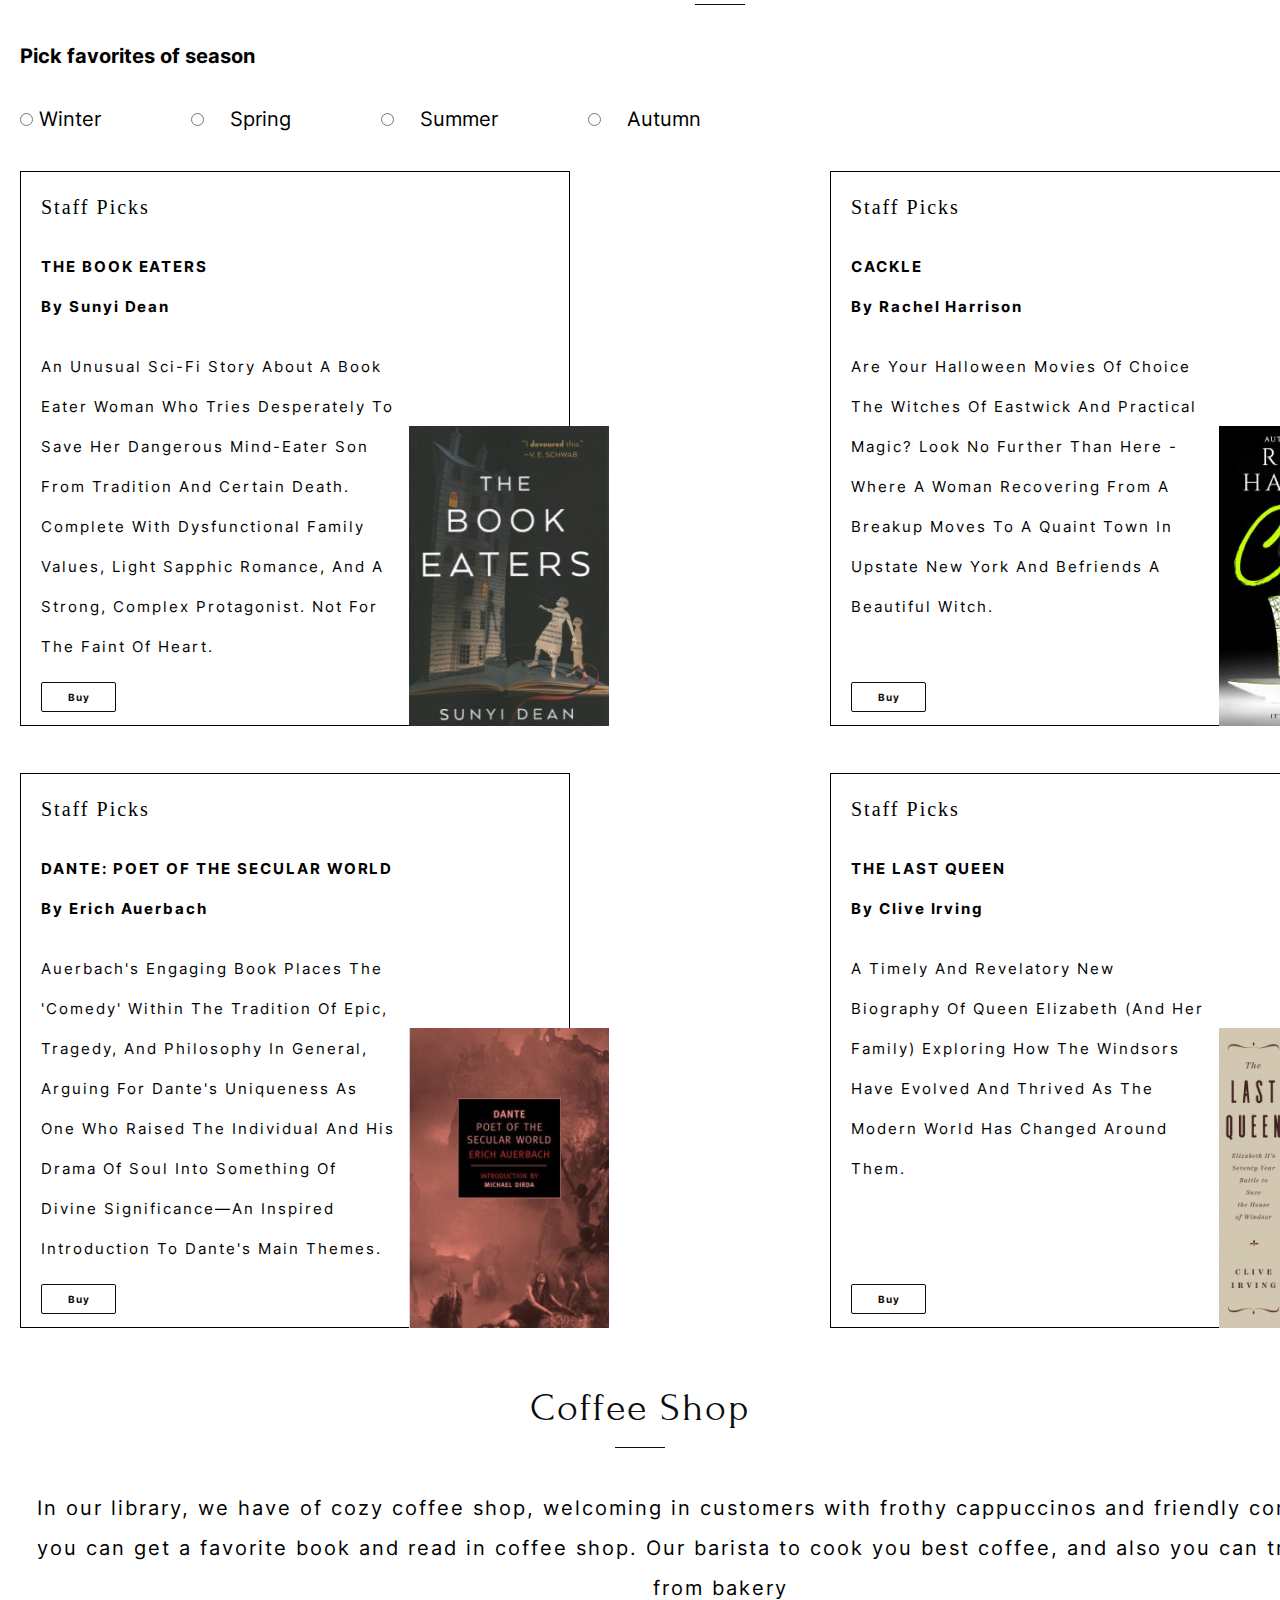
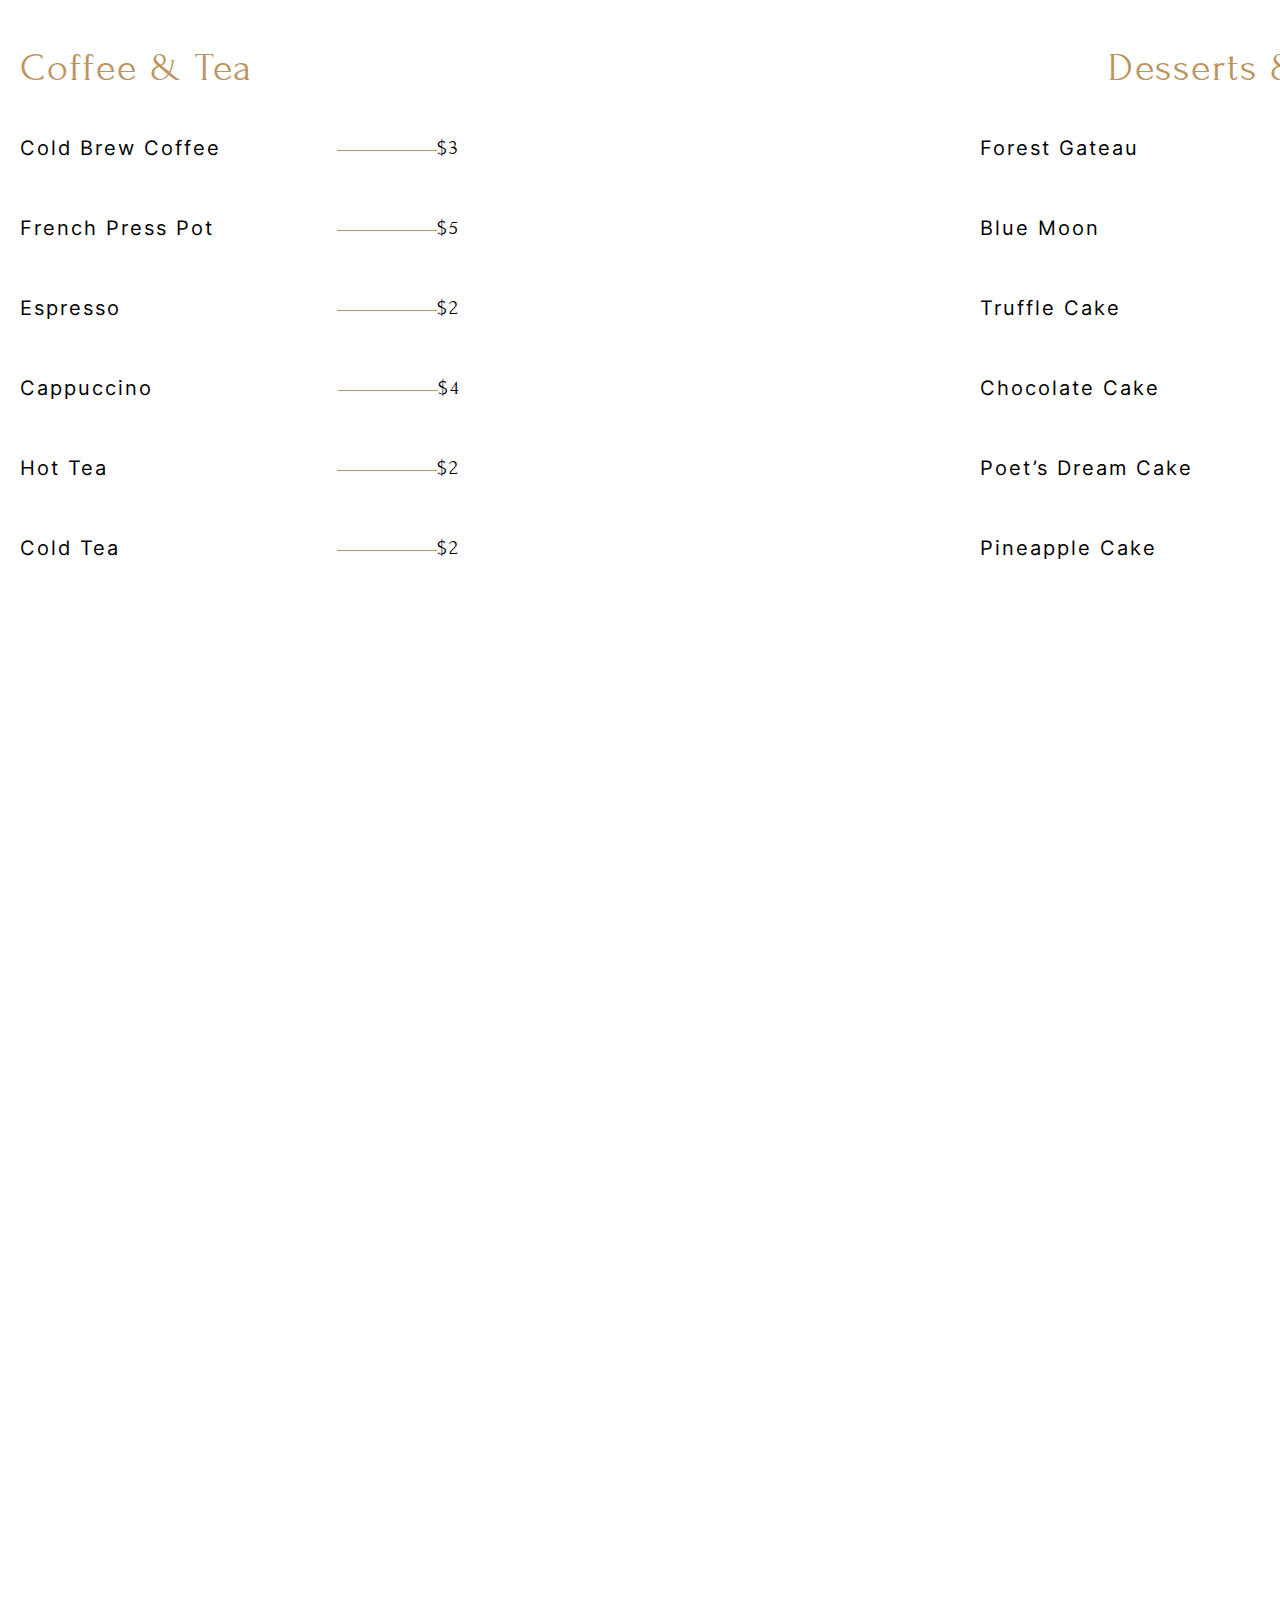
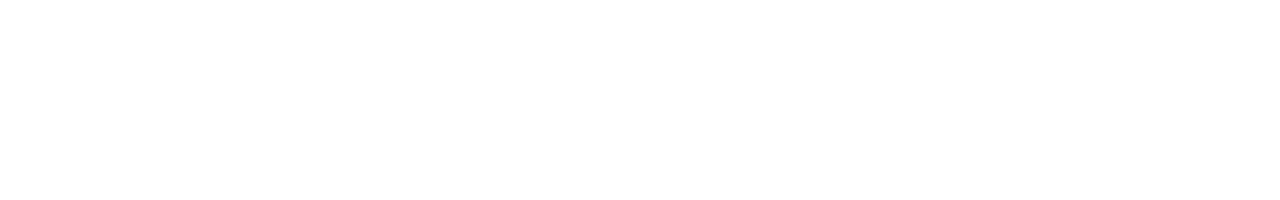
==== commit 253f2a8f: "git commit -m 'fix: coffee menu'" ====
--- a/index.html
+++ b/index.html
@@ -189,54 +189,54 @@
                     <h4 class="menu__subtitle">Coffee & Tea</h4>
                     <div class="menu__list">
                         <p class="menu__item">Cold Brew Coffee</p>
-                        <p class="menu__price">3$</p>
-                    </div>
-                    <div class="menu__list">
-                        <p class="menu__item">Cold Brew Coffee</p>
-                        <p class="menu__price">3$</p>
-                    </div>
-                    <div class="menu__list">
-                        <p class="menu__item">Cold Brew Coffee</p>
-                        <p class="menu__price">3$</p>
-                    </div>
-                    <div class="menu__list">
-                        <p class="menu__item">Cold Brew Coffee</p>
-                        <p class="menu__price">3$</p>
-                    </div>
-                    <div class="menu__list">
-                        <p class="menu__item">Cold Brew Coffee</p>
-                        <p class="menu__price">3$</p>
-                    </div>
-                    <div class="menu__list">
-                        <p class="menu__item">Cold Brew Coffee</p>
-                        <p class="menu__price">3$</p>
+                        <p class="menu__price">$3</p>
+                    </div>
+                    <div class="menu__list">
+                        <p class="menu__item">French Press Pot</p>
+                        <p class="menu__price">$5</p>
+                    </div>
+                    <div class="menu__list">
+                        <p class="menu__item">Espresso</p>
+                        <p class="menu__price">$2</p>
+                    </div>
+                    <div class="menu__list">
+                        <p class="menu__item">Cappuccino</p>
+                        <p class="menu__price">$4</p>
+                    </div>
+                    <div class="menu__list">
+                        <p class="menu__item">Hot tea</p>
+                        <p class="menu__price">$2</p>
+                    </div>
+                    <div class="menu__list">
+                        <p class="menu__item">Cold tea</p>
+                        <p class="menu__price">$2</p>
                     </div>
                 </div>
                 <div class="menu__map menu__right">
-                    <h4 class="menu__subtitle">Coffee & Tea</h4>
-                    <div class="menu__list">
-                        <p class="menu__item">Cold Brew Coffee</p>
-                        <p class="menu__price">3$</p>
-                    </div>
-                    <div class="menu__list">
-                        <p class="menu__item">Cold Brew Coffee</p>
-                        <p class="menu__price">3$</p>
-                    </div>
-                    <div class="menu__list">
-                        <p class="menu__item">Cold Brew Coffee</p>
-                        <p class="menu__price">3$</p>
-                    </div>
-                    <div class="menu__list">
-                        <p class="menu__item">Cold Brew Coffee</p>
-                        <p class="menu__price">3$</p>
-                    </div>
-                    <div class="menu__list">
-                        <p class="menu__item">Cold Brew Coffee</p>
-                        <p class="menu__price">3$</p>
-                    </div>
-                    <div class="menu__list">
-                        <p class="menu__item">Cold Brew Coffee</p>
-                        <p class="menu__price">3$</p>
+                    <h4 class="menu__subtitle subtitle__right">Desserts & Cakes  </h4>
+                    <div class="menu__list list__right">
+                        <p class="menu__item">Forest Gateau</p>
+                        <p class="menu__price">$16</p>
+                    </div>
+                    <div class="menu__list">
+                        <p class="menu__item">Blue Moon</p>
+                        <p class="menu__price">$16</p>
+                    </div>
+                    <div class="menu__list">
+                        <p class="menu__item">Truffle Cake</p>
+                        <p class="menu__price">$15</p>
+                    </div>
+                    <div class="menu__list">
+                        <p class="menu__item">Chocolate Cake</p>
+                        <p class="menu__price">$18</p>
+                    </div>
+                    <div class="menu__list">
+                        <p class="menu__item">Poet’s Dream Cake</p>
+                        <p class="menu__price">16$</p>
+                    </div>
+                    <div class="menu__list">
+                        <p class="menu__item">Pineapple Cake</p>
+                        <p class="menu__price">$14</p>
                     </div>
                 </div>
             </div>
--- a/css/style.css
+++ b/css/style.css
@@ -134,6 +134,7 @@
     text-decoration: none;
     color: white;
 }
+
 /* HEADER END */
 
 /* MAIN START */
@@ -175,11 +176,13 @@
     letter-spacing: 0.07em;
     color: #fff;
 }
+
 .welcome__background {
     background-image: url("../assets/image/Welcome.png");
     width: 100%;
     height: 600px;
 }
+
 /* WELCOME END */
 
 /* ABOUT START */
@@ -245,6 +248,7 @@
 .about__slider--current {
     background: #bb945f;
 }
+
 /* ABOUT END */
 
 /* FAVORITES START */
@@ -362,14 +366,28 @@
     bottom: -1px;
     right: -40px;
 }
+
 /*FAVORITES END*/
 
 /*COFFEE START*/
 .coffee__menu {
     display: grid;
-    grid-template-columns: repeat(1, 1fr 1fr);
-    align-items: stretch;
-    position: relative;
+    grid-template-columns: 1fr 1fr;
+}
+
+.menu__right {
+    display: grid;
+    justify-items: right;
+}
+
+.coffee__subtitle {
+    font-weight: 400;
+    font-size: 20px;
+    line-height: 200%;
+    letter-spacing: 0.1em;
+    text-align: center;
+    color: #000;
+    margin-bottom: 20px;
 }
 
 .menu__subtitle {
@@ -380,10 +398,7 @@
     letter-spacing: 0.05em;
     text-transform: capitalize;
     color: #bb945f;
-}
-
-.menu__list {
-    display: grid;
+    margin-bottom: 40px;
 }
 
 .menu__item {
@@ -396,8 +411,18 @@
     color: #000;
 }
 
+.menu__list {
+    display: flex;
+    justify-content: space-between;
+    width: 440px;
+}
+
+.menu__list:not(:last-child) {
+    margin-bottom: 40px;
+}
+
 .menu__price {
-    font-family: 'Forum' , 'sans-serif';
+    font-family: 'Forum', 'sans-serif';
     font-weight: 400;
     font-size: 20px;
     line-height: 200%;
@@ -407,16 +432,20 @@
 }
 
 .menu__price:before {
-    content: '';
-    border: 1px solid #bb945f;
+    content: "";
+    display: inline-block;
+    vertical-align: middle;
     width: 100px;
     height: 1px;
-    position: absolute;
-}
-
-
-.menu__right {
+    background-color: #bb945f;
+}
+
+.subtitle__right {
     text-align: right;
 }
 
+.menu__left {
+    justify-content: space-between;
+}
+
 /* COFFEE END */